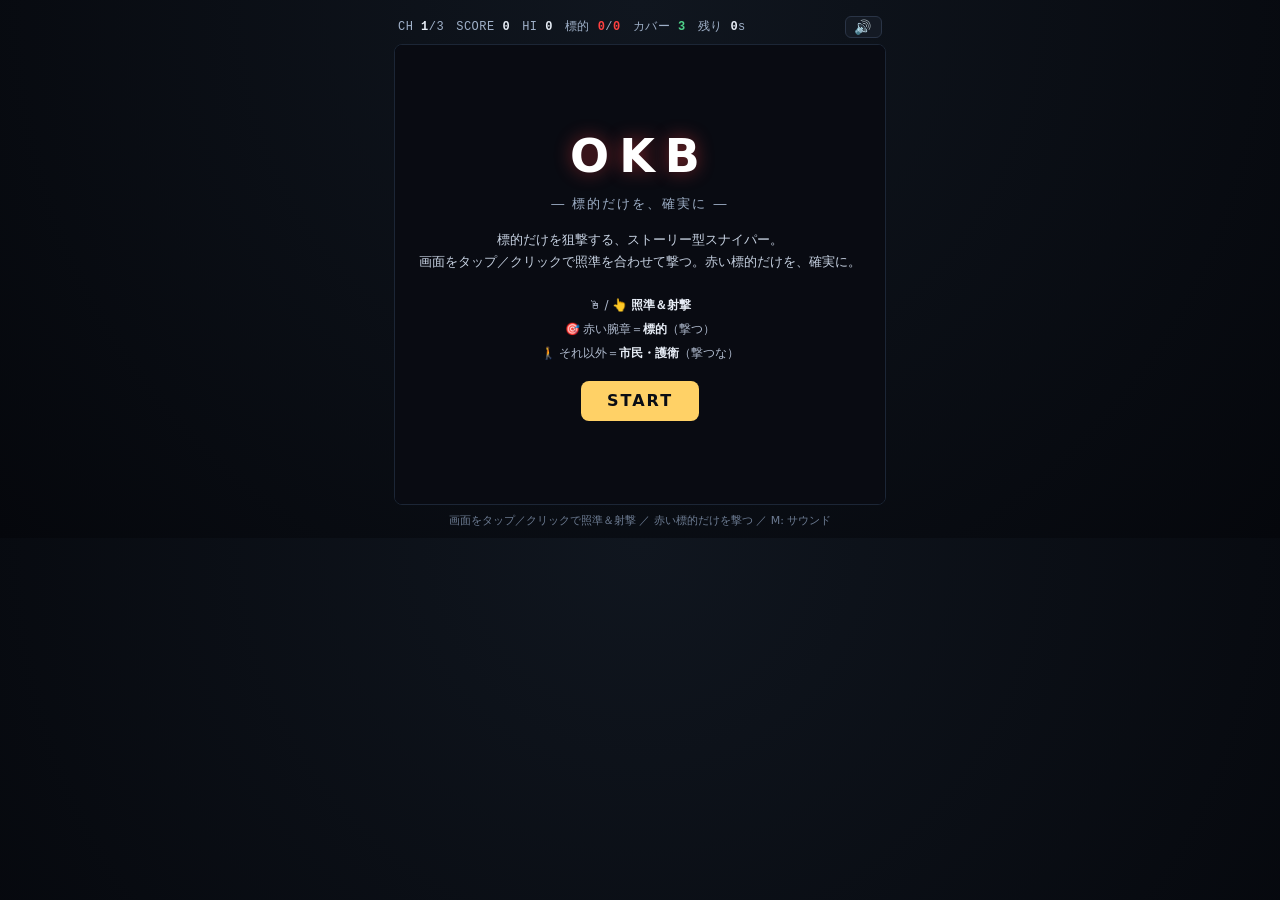
==== index.html @ f388ec60 "Bootstrap OKB: story-driven sniper shooter on the Elevator Action engine Import tsumugilabs/elevator" ====
<!DOCTYPE html>
<html lang="ja">
<head>
  <meta charset="UTF-8" />
  <meta name="viewport" content="width=device-width, initial-scale=1.0, maximum-scale=1.0, user-scalable=no" />
  <title>OKB — ストーリー型スナイパー</title>
  <link rel="icon" href="data:image/svg+xml,%3Csvg xmlns='http://www.w3.org/2000/svg' viewBox='0 0 16 16'%3E%3Crect width='16' height='16' fill='%230b0d14'/%3E%3Ccircle cx='8' cy='8' r='6' fill='none' stroke='%23ff4040' stroke-width='1'/%3E%3Cline x1='8' y1='1' x2='8' y2='15' stroke='%23ff4040' stroke-width='1'/%3E%3Cline x1='1' y1='8' x2='15' y2='8' stroke='%23ff4040' stroke-width='1'/%3E%3C/svg%3E" />
  <link rel="stylesheet" href="css/style.css" />
</head>
<body>
  <div id="game-wrapper">
    <header id="hud">
      <span class="hud-item">CH <b id="hud-mission">1</b>/3</span>
      <span class="hud-item">SCORE <b id="hud-score">0</b></span>
      <span class="hud-item">HI <b id="hud-hi">0</b></span>
      <span class="hud-item">標的 <b id="hud-targets">0</b>/<b id="hud-targets-total">0</b></span>
      <span class="hud-item">カバー <b id="hud-cover">3</b></span>
      <span class="hud-item">残り <b id="hud-time">0</b>s</span>
      <button id="sound-toggle" type="button" title="サウンド ON/OFF (M)">🔊</button>
    </header>

    <div id="stage">
      <canvas id="game" width="512" height="480"></canvas>

      <div id="overlay" class="overlay menu">
        <h1>OKB</h1>
        <p class="subtitle">― 標的だけを、確実に ―</p>
        <p class="lede">読み込み中…</p>
      </div>
    </div>

    <p id="hint">画面をタップ／クリックで照準＆射撃 ／ 赤い標的だけを撃つ ／ M: サウンド</p>
  </div>

  <script src="js/audio.js"></script>
  <script src="js/input.js"></script>
  <script src="js/entities.js"></script>
  <script src="js/scene.js"></script>
  <script src="js/story.js"></script>
  <script src="js/game.js"></script>
</body>
</html>
---- css/style.css ----
/* OKB — story-driven sniper shooter. Styles adapted from the Elevator Action
   engine (overlay / HUD structure), re-themed for a spy-noir sniper mood. */

:root {
  --bg: #05070c;
  --panel: rgba(10, 13, 20, 0.92);
  --ink: #e6ecf5;
  --accent: #ff4040;
  --gold: #ffd166;
}

* { box-sizing: border-box; }

html, body {
  margin: 0;
  background: radial-gradient(circle at 50% 0%, #10161f, var(--bg));
  color: var(--ink);
  font-family: "Hiragino Kaku Gothic ProN", "Yu Gothic", Meiryo, system-ui, sans-serif;
  -webkit-tap-highlight-color: transparent;
}

#game-wrapper {
  max-width: 512px;
  margin: 0 auto;
  padding: 10px;
}

#hud {
  display: flex;
  flex-wrap: wrap;
  align-items: center;
  gap: 6px 12px;
  padding: 6px 4px;
  font: 12px/1 "Courier New", monospace;
  letter-spacing: 0.5px;
  color: #9fb0c8;
}
.hud-item b { color: var(--ink); }
#hud-targets, #hud-targets-total { color: var(--accent); }
#hud-cover { color: #4fd28a; }

#sound-toggle {
  margin-left: auto;
  background: #141a24;
  color: var(--ink);
  border: 1px solid #2a3446;
  border-radius: 6px;
  padding: 3px 8px;
  cursor: pointer;
  font-size: 14px;
}

#stage {
  position: relative;
  width: 100%;
  aspect-ratio: 512 / 480;
  background: #05070c;
  border: 1px solid #1c2636;
  border-radius: 8px;
  overflow: hidden;
}

#game {
  display: block;
  width: 100%;
  height: 100%;
  image-rendering: pixelated;
  cursor: crosshair;
  touch-action: none;
}

#hint {
  margin: 8px 2px 0;
  font-size: 11px;
  color: #6d7c93;
  text-align: center;
}

/* ---- Overlays ---- */

.overlay {
  position: absolute;
  inset: 0;
  display: flex;
  flex-direction: column;
  align-items: center;
  justify-content: center;
  gap: 12px;
  padding: 22px;
  text-align: center;
  background: var(--panel);
  backdrop-filter: blur(2px);
  overflow-y: auto;
}
.overlay.hidden { display: none; }

.overlay h1 {
  margin: 0;
  font-size: 46px;
  letter-spacing: 10px;
  color: #fff;
  text-shadow: 0 0 18px rgba(255, 64, 64, 0.45);
}
.overlay .subtitle { margin: 0; color: #9fb0c8; font-size: 13px; letter-spacing: 2px; }
.overlay .lede { margin: 4px 0; color: #c7d2e2; font-size: 13px; line-height: 1.7; }

.overlay .controls {
  list-style: none;
  margin: 4px 0;
  padding: 0;
  font-size: 12px;
  color: #aeb9cc;
  line-height: 2;
}
.overlay .controls b { color: var(--ink); }

button {
  font: bold 16px/1 system-ui, sans-serif;
  color: #0a0d14;
  background: var(--gold);
  border: 0;
  border-radius: 8px;
  padding: 12px 26px;
  cursor: pointer;
  letter-spacing: 2px;
  transition: transform 0.05s ease, filter 0.1s ease;
}
button:hover { filter: brightness(1.08); }
button:active { transform: translateY(1px); }
button.secondary { background: #26303f; color: var(--ink); }

.over-btns { display: flex; flex-direction: column; gap: 10px; align-items: center; }

/* ---- Story panel ---- */

.overlay.story { justify-content: flex-start; padding-top: 34px; cursor: pointer; }
.overlay .chapter {
  margin: 0 0 10px;
  font-size: 20px;
  letter-spacing: 3px;
  color: var(--gold);
}
.story-body {
  max-width: 420px;
  text-align: left;
  min-height: 160px;
}
.story-body .line {
  margin: 0 0 12px;
  font-size: 14px;
  line-height: 1.9;
  color: #5f6d82;
  transition: color 0.25s ease;
}
.story-body .line.cur { color: #eef3fb; }
.advance {
  margin-top: auto;
  font-size: 12px;
  color: #8a97ab;
  animation: pulse 1.4s ease-in-out infinite;
}
@keyframes pulse { 0%,100% { opacity: 0.4; } 50% { opacity: 1; } }

/* ---- Result / stats ---- */

.overlay .stats {
  list-style: none;
  margin: 6px 0;
  padding: 0;
  font: 13px/2 "Courier New", monospace;
  color: #aeb9cc;
}
.overlay .stats b { color: var(--gold); }
.overlay.result.win h1 { color: #7fe6a6; text-shadow: 0 0 18px rgba(80, 210, 140, 0.4); }
.overlay.result.over h1 { color: var(--accent); text-shadow: 0 0 18px rgba(255, 64, 64, 0.5); }

@media (max-width: 400px) {
  .overlay h1 { font-size: 36px; letter-spacing: 6px; }
  #hud { font-size: 11px; gap: 4px 8px; }
}
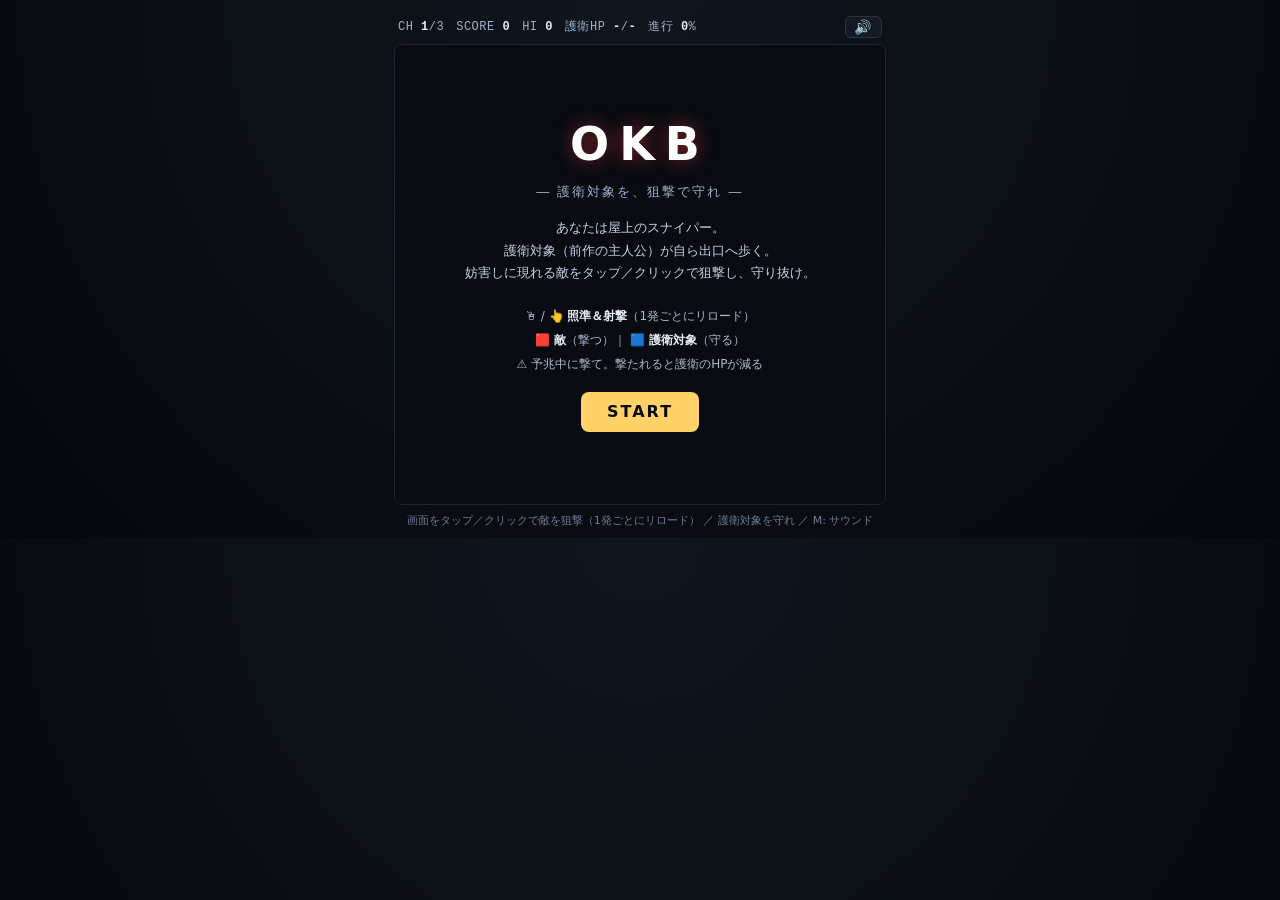
==== commit 5600a6f8: "Rework OKB into an escort-sniper game with Ninja Gaiden-style cutscenes Per the refined concept: the" ====
--- a/index.html
+++ b/index.html
@@ -3,7 +3,7 @@
 <head>
   <meta charset="UTF-8" />
   <meta name="viewport" content="width=device-width, initial-scale=1.0, maximum-scale=1.0, user-scalable=no" />
-  <title>OKB — ストーリー型スナイパー</title>
+  <title>OKB — 護衛スナイパー</title>
   <link rel="icon" href="data:image/svg+xml,%3Csvg xmlns='http://www.w3.org/2000/svg' viewBox='0 0 16 16'%3E%3Crect width='16' height='16' fill='%230b0d14'/%3E%3Ccircle cx='8' cy='8' r='6' fill='none' stroke='%23ff4040' stroke-width='1'/%3E%3Cline x1='8' y1='1' x2='8' y2='15' stroke='%23ff4040' stroke-width='1'/%3E%3Cline x1='1' y1='8' x2='15' y2='8' stroke='%23ff4040' stroke-width='1'/%3E%3C/svg%3E" />
   <link rel="stylesheet" href="css/style.css" />
 </head>
@@ -13,9 +13,8 @@
       <span class="hud-item">CH <b id="hud-mission">1</b>/3</span>
       <span class="hud-item">SCORE <b id="hud-score">0</b></span>
       <span class="hud-item">HI <b id="hud-hi">0</b></span>
-      <span class="hud-item">標的 <b id="hud-targets">0</b>/<b id="hud-targets-total">0</b></span>
-      <span class="hud-item">カバー <b id="hud-cover">3</b></span>
-      <span class="hud-item">残り <b id="hud-time">0</b>s</span>
+      <span class="hud-item">護衛HP <b id="hud-hp">-</b>/<b id="hud-hp-max">-</b></span>
+      <span class="hud-item">進行 <b id="hud-dist">0</b>%</span>
       <button id="sound-toggle" type="button" title="サウンド ON/OFF (M)">🔊</button>
     </header>
 
@@ -29,13 +28,14 @@
       </div>
     </div>
 
-    <p id="hint">画面をタップ／クリックで照準＆射撃 ／ 赤い標的だけを撃つ ／ M: サウンド</p>
+    <p id="hint">画面をタップ／クリックで敵を狙撃（1発ごとにリロード） ／ 護衛対象を守れ ／ M: サウンド</p>
   </div>
 
   <script src="js/audio.js"></script>
   <script src="js/input.js"></script>
   <script src="js/entities.js"></script>
   <script src="js/scene.js"></script>
+  <script src="js/cutscene.js"></script>
   <script src="js/story.js"></script>
   <script src="js/game.js"></script>
 </body>
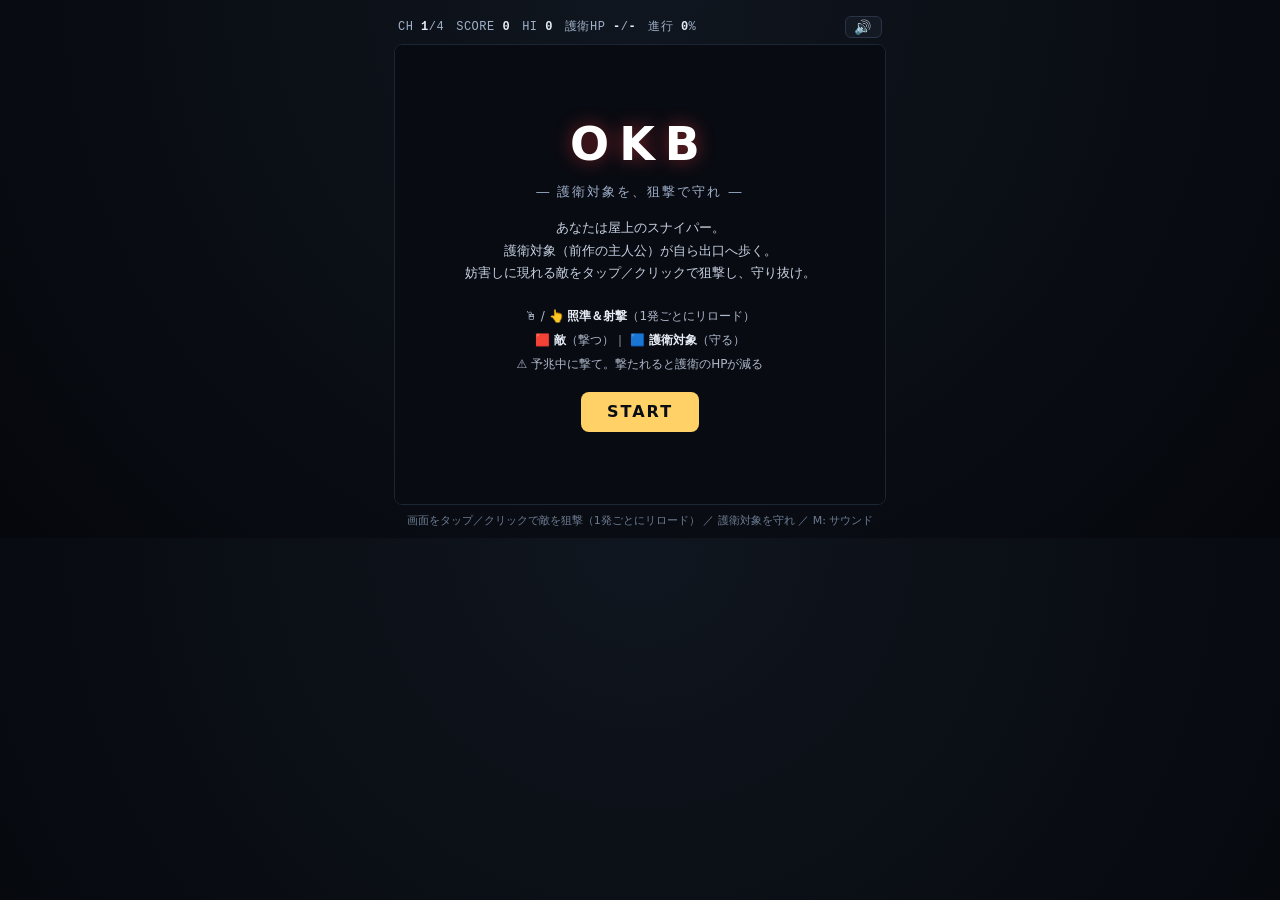
==== commit 52efe2a8: "Add horizontal scrolling, and a betrayal "hunt" finale (Ch.4) Two big additions per feedback:  1) Ho" ====
--- a/index.html
+++ b/index.html
@@ -10,7 +10,7 @@
 <body>
   <div id="game-wrapper">
     <header id="hud">
-      <span class="hud-item">CH <b id="hud-mission">1</b>/3</span>
+      <span class="hud-item">CH <b id="hud-mission">1</b>/4</span>
       <span class="hud-item">SCORE <b id="hud-score">0</b></span>
       <span class="hud-item">HI <b id="hud-hi">0</b></span>
       <span class="hud-item">護衛HP <b id="hud-hp">-</b>/<b id="hud-hp-max">-</b></span>
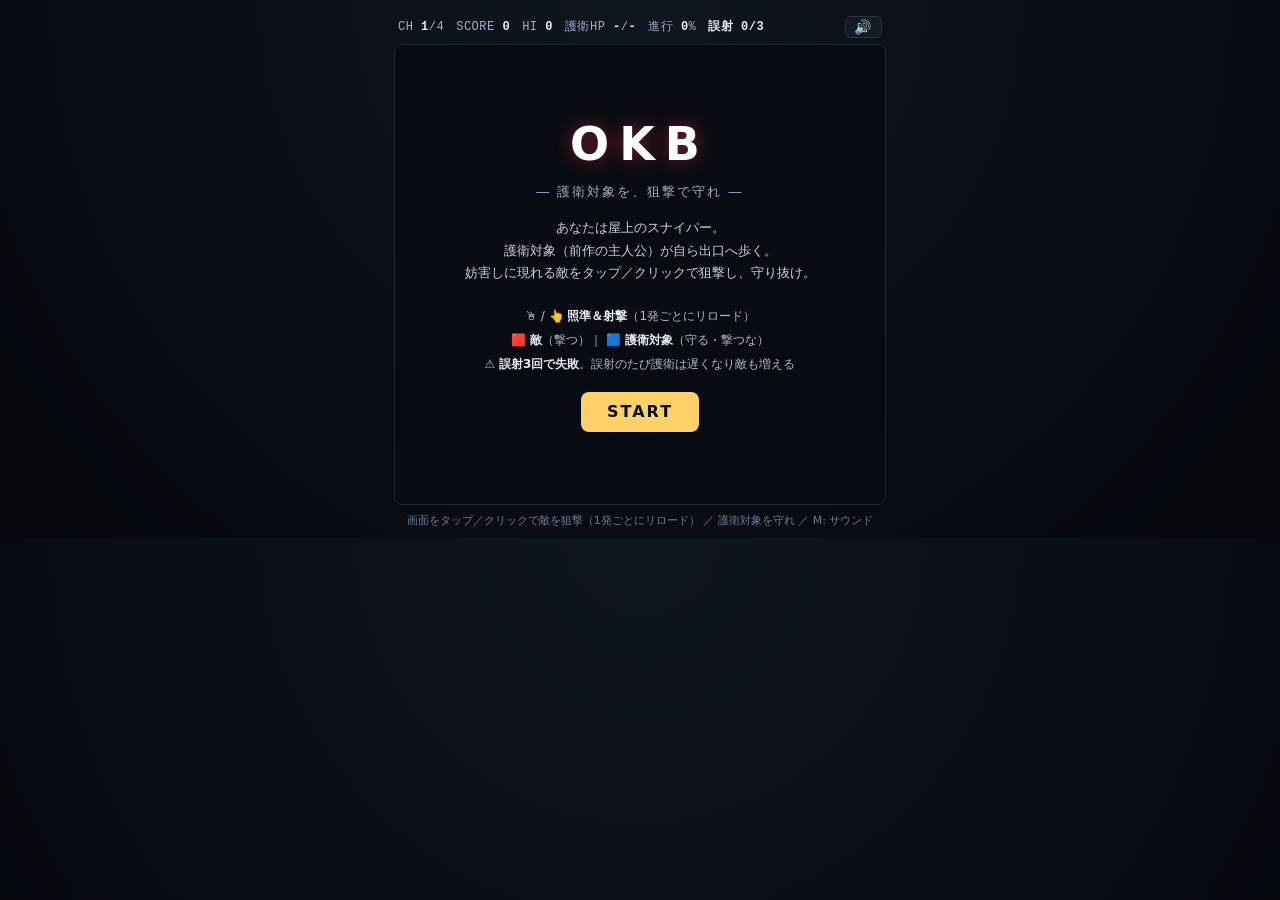
==== commit 57682579: "Add friendly-fire penalty and carry it into the betrayal finale Escort stages (Ch.1-3): shooting the" ====
--- a/index.html
+++ b/index.html
@@ -15,6 +15,7 @@
       <span class="hud-item">HI <b id="hud-hi">0</b></span>
       <span class="hud-item">護衛HP <b id="hud-hp">-</b>/<b id="hud-hp-max">-</b></span>
       <span class="hud-item">進行 <b id="hud-dist">0</b>%</span>
+      <span class="hud-item"><b id="hud-note">誤射 0/3</b></span>
       <button id="sound-toggle" type="button" title="サウンド ON/OFF (M)">🔊</button>
     </header>
 
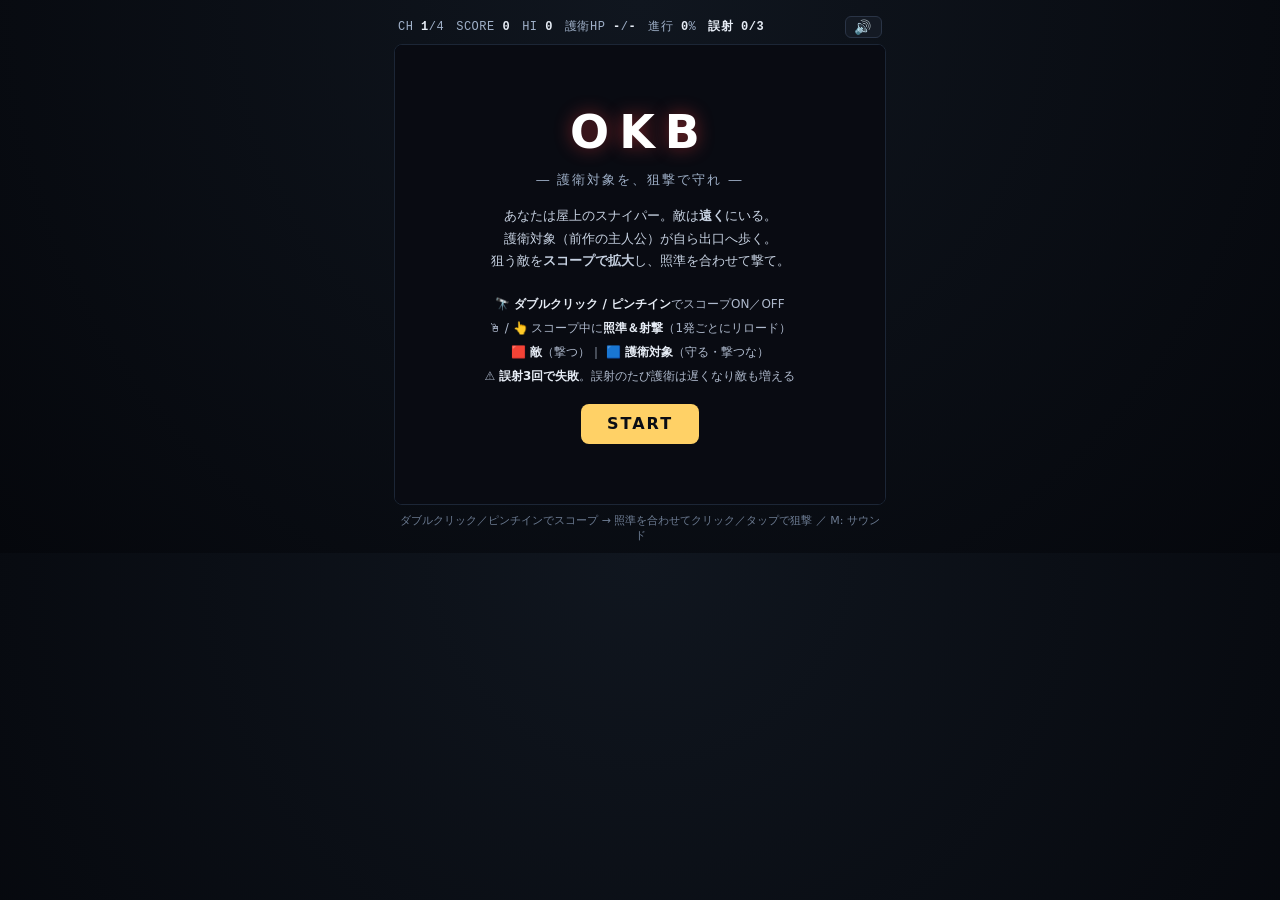
==== commit f7bf0ba5: "Rework shooting into a two-stage "scoped sniper" system Shots no longer land from a single tap on a " ====
--- a/index.html
+++ b/index.html
@@ -29,7 +29,7 @@
       </div>
     </div>
 
-    <p id="hint">画面をタップ／クリックで敵を狙撃（1発ごとにリロード） ／ 護衛対象を守れ ／ M: サウンド</p>
+    <p id="hint">ダブルクリック／ピンチインでスコープ → 照準を合わせてクリック／タップで狙撃 ／ M: サウンド</p>
   </div>
 
   <script src="js/audio.js"></script>
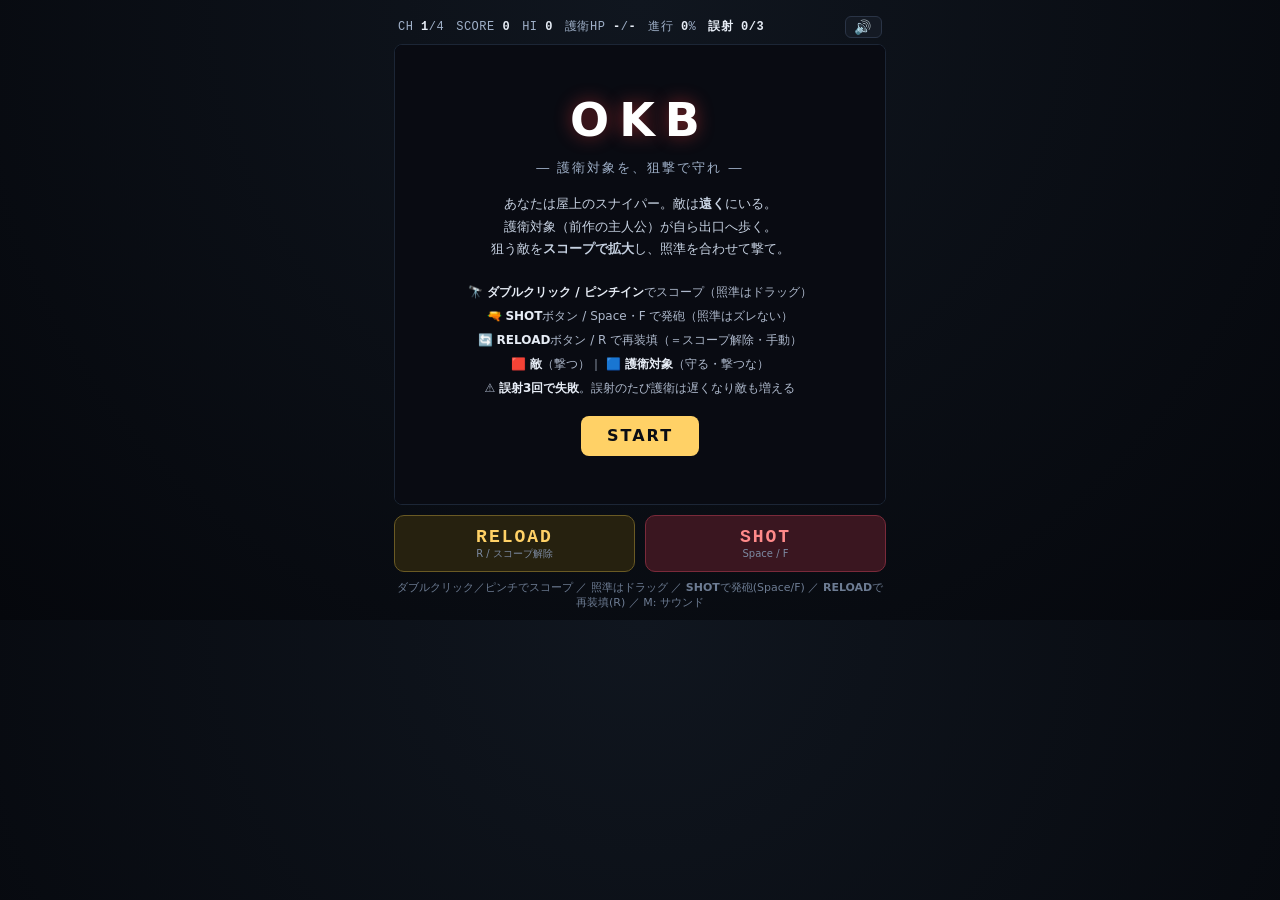
==== commit 0bb95bdc: "Separate the trigger from aiming; make reload manual Tapping the play field to fire nudged the aim o" ====
--- a/index.html
+++ b/index.html
@@ -29,7 +29,12 @@
       </div>
     </div>
 
-    <p id="hint">ダブルクリック／ピンチインでスコープ → 照準を合わせてクリック／タップで狙撃 ／ M: サウンド</p>
+    <div id="action-bar">
+      <button id="btn-reload" class="act-btn reload" type="button">RELOAD<small>R / スコープ解除</small></button>
+      <button id="btn-shot" class="act-btn shot" type="button">SHOT<small>Space / F</small></button>
+    </div>
+
+    <p id="hint">ダブルクリック／ピンチでスコープ ／ 照準はドラッグ ／ <b>SHOT</b>で発砲(Space/F) ／ <b>RELOAD</b>で再装填(R) ／ M: サウンド</p>
   </div>
 
   <script src="js/audio.js"></script>
--- a/css/style.css
+++ b/css/style.css
@@ -68,6 +68,34 @@
   cursor: crosshair;
   touch-action: none;
 }
+
+#action-bar {
+  display: flex;
+  gap: 10px;
+  margin-top: 10px;
+}
+.act-btn {
+  flex: 1;
+  display: flex;
+  flex-direction: column;
+  align-items: center;
+  gap: 3px;
+  padding: 12px 8px;
+  border: 1px solid #2a3446;
+  border-radius: 10px;
+  background: #141a24;
+  color: var(--ink);
+  font: 700 18px/1 "Courier New", monospace;
+  letter-spacing: 2px;
+  cursor: pointer;
+  user-select: none;
+  touch-action: none;
+  transition: transform 0.05s ease, filter 0.1s ease, background 0.1s ease;
+}
+.act-btn small { font: 400 10px/1 system-ui, sans-serif; letter-spacing: 0; color: #7d8ba3; }
+.act-btn.shot { background: #3a1620; border-color: #7a2a3a; color: #ff8a8a; }
+.act-btn.reload { background: #26210f; border-color: #6a5a24; color: #ffd166; }
+.act-btn:active, .act-btn.pressed { transform: translateY(1px); filter: brightness(1.25); }
 
 #hint {
   margin: 8px 2px 0;
